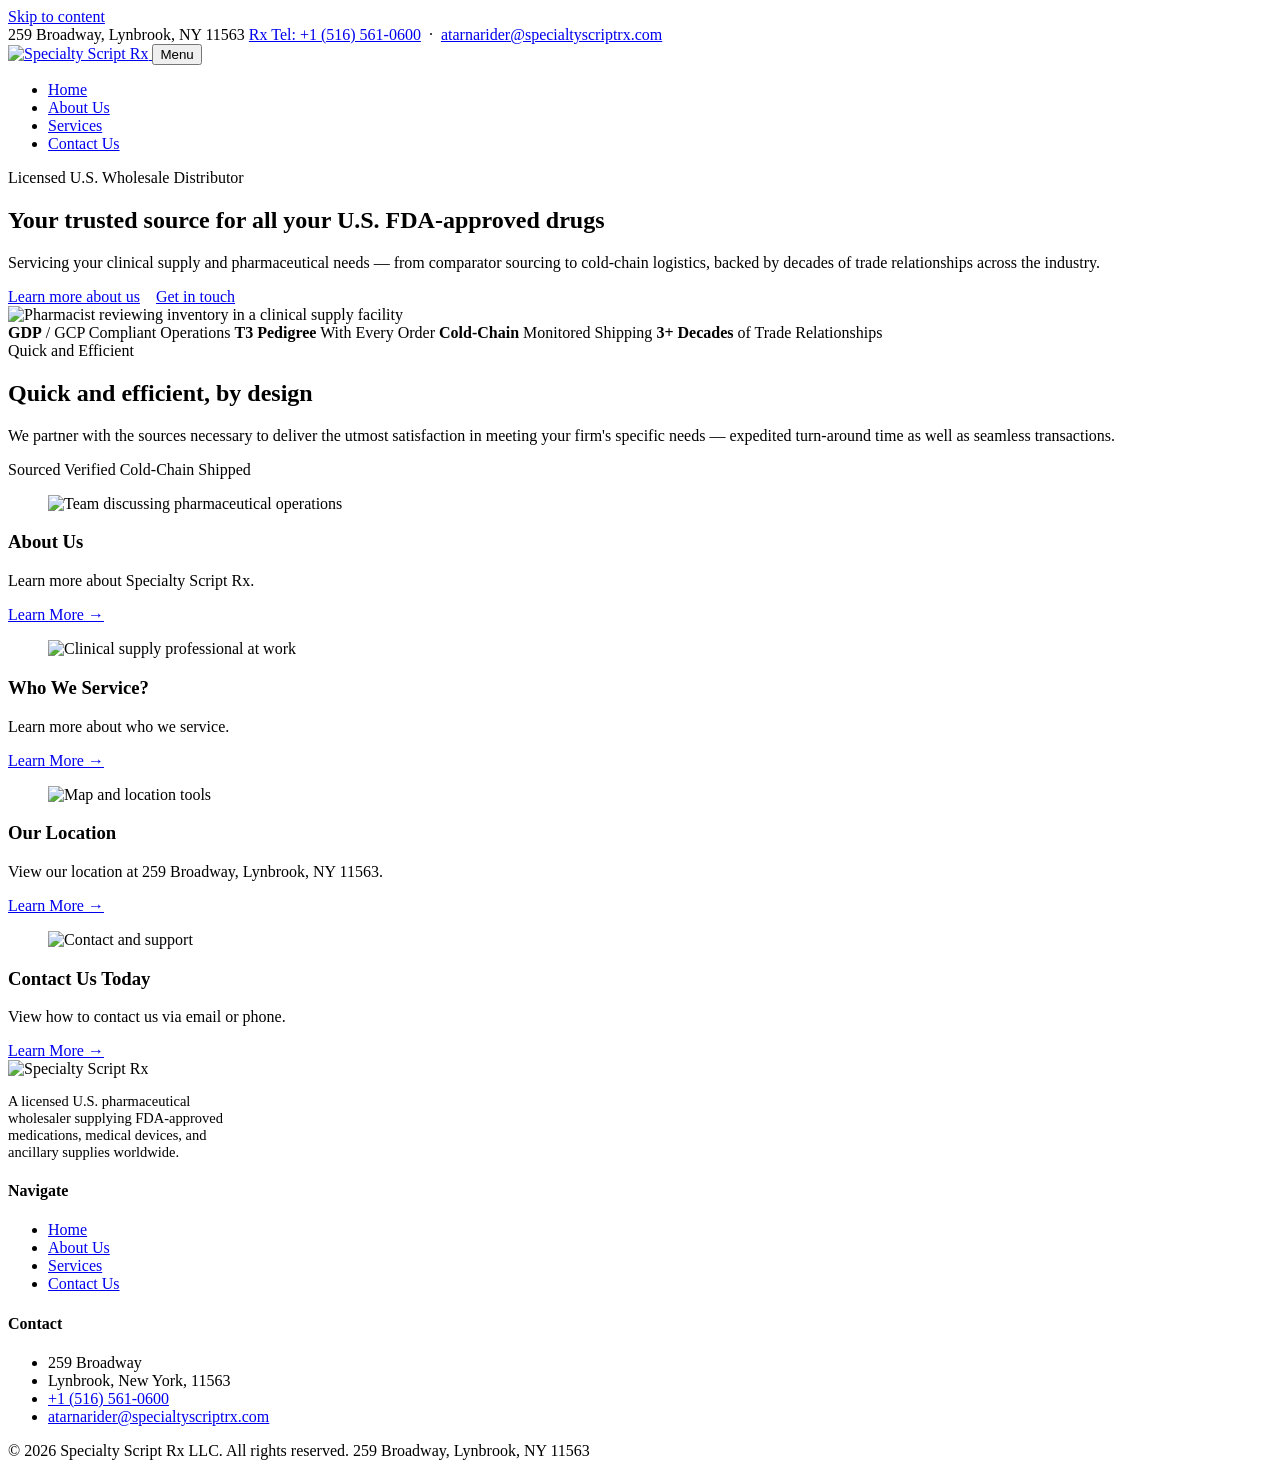
==== index.html @ 1c7adf7c "Add files via upload" ====
<!DOCTYPE html>
<html lang="en-US">
<head>
<meta charset="UTF-8">
<meta name="viewport" content="width=device-width, initial-scale=1.0">
<title>Specialty Script Rx — U.S. FDA-Approved Pharmaceutical Wholesale</title>
<meta name="description" content="Specialty Script Rx is a licensed U.S. pharmaceutical wholesaler supplying FDA-approved brand, generic, specialty, and orphan drugs with cold-chain logistics and clinical trial support.">
<link rel="icon" href="assets/images/favicon.png">
<link rel="stylesheet" href="assets/css/style.css">
</head>
<body>
<a class="skip-link" href="#main">Skip to content</a>

<div class="top-bar">
  <div class="wrap">
    <span>259 Broadway, Lynbrook, NY 11563</span>
    <span><a href="tel:+15165610600">Rx Tel: +1 (516) 561-0600</a> &nbsp;·&nbsp; <a href="mailto:atarnarider@specialtyscriptrx.com">atarnarider@specialtyscriptrx.com</a></span>
  </div>
</div>

<header class="site-header">
  <div class="wrap">
    <a class="brand" href="index.html" aria-label="Specialty Script Rx home">
      <img src="assets/images/logo.png" alt="Specialty Script Rx">
    </a>
    <button class="nav-toggle" aria-expanded="false" aria-controls="main-nav">Menu</button>
    <nav class="main-nav" id="main-nav">
      <ul>
        <li><a href="index.html" aria-current="page">Home</a></li>
        <li><a href="about-us.html">About Us</a></li>
        <li><a href="services.html">Services</a></li>
        <li><a href="contact-us.html">Contact Us</a></li>
      </ul>
    </nav>
  </div>
</header>

<main id="main">

  <section class="hero">
    <div class="wrap hero-grid">
      <div>
        <span class="eyebrow">Licensed U.S. Wholesale Distributor</span>
        <h1>Your trusted source for all your U.S. FDA-approved drugs</h1>
        <p class="lede">Servicing your clinical supply and pharmaceutical needs — from comparator sourcing to cold-chain logistics, backed by decades of trade relationships across the industry.</p>
        <a class="btn btn-primary" href="about-us.html">Learn more about us</a>
        <a class="btn btn-outline" href="contact-us.html" style="margin-left:12px;">Get in touch</a>
      </div>
      <div class="hero-photo">
        <img src="assets/images/hero-fda-drugs.jpg" alt="Pharmacist reviewing inventory in a clinical supply facility">
      </div>
    </div>
  </section>

  <div class="compliance-strip">
    <div class="wrap">
      <span><strong>GDP</strong> / GCP Compliant Operations</span>
      <span><strong>T3 Pedigree</strong> With Every Order</span>
      <span><strong>Cold-Chain</strong> Monitored Shipping</span>
      <span><strong>3+ Decades</strong> of Trade Relationships</span>
    </div>
  </div>

  <section class="intro-block">
    <div class="wrap">
      <span class="eyebrow">Quick and Efficient</span>
      <h2 class="section-title">Quick and efficient, by design</h2>
      <p class="section-lede">We partner with the sources necessary to deliver the utmost satisfaction in meeting your firm's specific needs — expedited turn-around time as well as seamless transactions.</p>
    </div>
  </section>

  <div class="route-divider" aria-hidden="true">
    <span class="node origin"></span>
    <span class="segment"></span>
    <span class="label">Sourced</span>
    <span class="segment"></span>
    <span class="label">Verified</span>
    <span class="segment"></span>
    <span class="label">Cold-Chain Shipped</span>
    <span class="segment"></span>
    <span class="node"></span>
  </div>

  <section class="tight">
    <div class="wrap">
      <div class="card-grid">

        <div class="card">
          <figure><img src="assets/images/home-about-us.jpeg" alt="Team discussing pharmaceutical operations"></figure>
          <div class="card-body">
            <h3>About Us</h3>
            <p>Learn more about Specialty Script Rx.</p>
            <a class="card-link" href="about-us.html">Learn More →</a>
          </div>
        </div>

        <div class="card">
          <figure><img src="assets/images/home-who-we-service.jpg" alt="Clinical supply professional at work"></figure>
          <div class="card-body">
            <h3>Who We Service?</h3>
            <p>Learn more about who we service.</p>
            <a class="card-link" href="services.html">Learn More →</a>
          </div>
        </div>

        <div class="card">
          <figure><img src="assets/images/home-our-location.jpg" alt="Map and location tools"></figure>
          <div class="card-body">
            <h3>Our Location</h3>
            <p>View our location at 259 Broadway, Lynbrook, NY 11563.</p>
            <a class="card-link" href="contact-us.html">Learn More →</a>
          </div>
        </div>

        <div class="card">
          <figure><img src="assets/images/home-contact-us.jpg" alt="Contact and support"></figure>
          <div class="card-body">
            <h3>Contact Us Today</h3>
            <p>View how to contact us via email or phone.</p>
            <a class="card-link" href="contact-us.html">Learn More →</a>
          </div>
        </div>

      </div>
    </div>
  </section>

</main>

<footer class="site-footer">
  <div class="wrap">
    <div class="footer-grid">
      <div>
        <div class="brand"><img src="assets/images/logo.png" alt="Specialty Script Rx"></div>
        <p style="max-width:34ch; font-size:14.5px;">A licensed U.S. pharmaceutical wholesaler supplying FDA-approved medications, medical devices, and ancillary supplies worldwide.</p>
      </div>
      <div>
        <h4>Navigate</h4>
        <ul>
          <li><a href="index.html">Home</a></li>
          <li><a href="about-us.html">About Us</a></li>
          <li><a href="services.html">Services</a></li>
          <li><a href="contact-us.html">Contact Us</a></li>
        </ul>
      </div>
      <div>
        <h4>Contact</h4>
        <ul>
          <li>259 Broadway</li>
          <li>Lynbrook, New York, 11563</li>
          <li><a href="tel:+15165610600">+1 (516) 561-0600</a></li>
          <li><a href="mailto:atarnarider@specialtyscriptrx.com">atarnarider@specialtyscriptrx.com</a></li>
        </ul>
      </div>
    </div>
    <div class="fine-print">
      <span>© 2026 Specialty Script Rx LLC. All rights reserved.</span>
      <span>259 Broadway, Lynbrook, NY 11563</span>
    </div>
  </div>
</footer>

<script>
  document.querySelector('.nav-toggle').addEventListener('click', function () {
    var nav = document.getElementById('main-nav');
    var open = nav.classList.toggle('open');
    this.setAttribute('aria-expanded', open);
  });
</script>
</body>
</html>
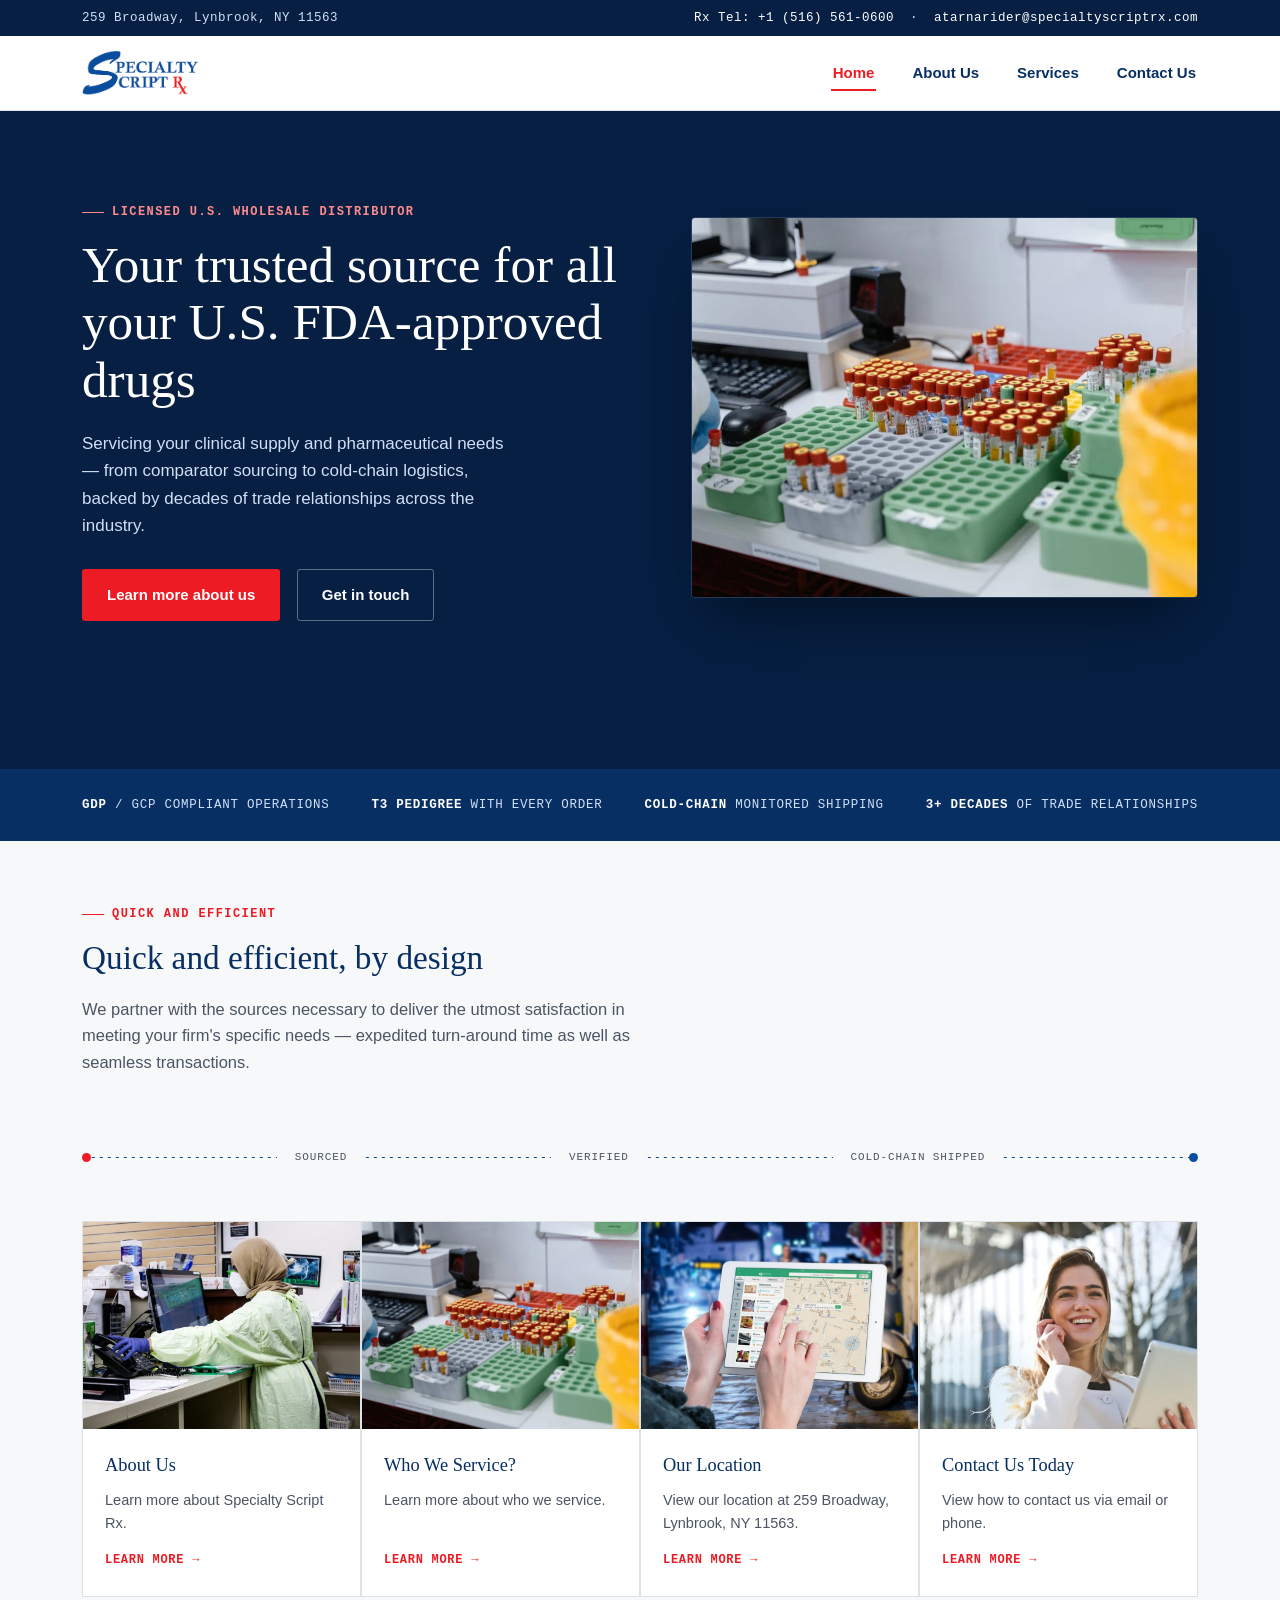
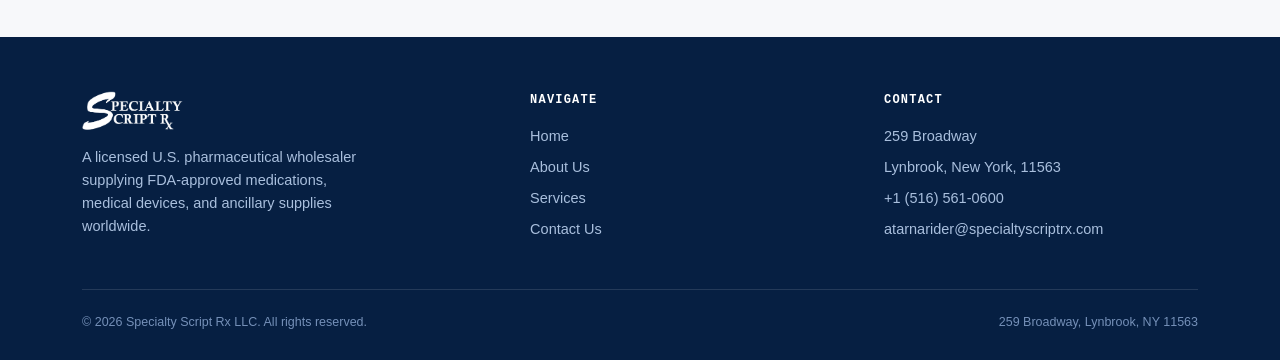
==== commit 731f144c: "Add files via upload" ====
--- a/index.html
+++ b/index.html
@@ -5,8 +5,8 @@
 <meta name="viewport" content="width=device-width, initial-scale=1.0">
 <title>Specialty Script Rx — U.S. FDA-Approved Pharmaceutical Wholesale</title>
 <meta name="description" content="Specialty Script Rx is a licensed U.S. pharmaceutical wholesaler supplying FDA-approved brand, generic, specialty, and orphan drugs with cold-chain logistics and clinical trial support.">
-<link rel="icon" href="assets/images/favicon.png">
-<link rel="stylesheet" href="assets/css/style.css">
+<link rel="icon" href="favicon.png">
+<link rel="stylesheet" href="style.css">
 </head>
 <body>
 <a class="skip-link" href="#main">Skip to content</a>
@@ -21,7 +21,7 @@
 <header class="site-header">
   <div class="wrap">
     <a class="brand" href="index.html" aria-label="Specialty Script Rx home">
-      <img src="assets/images/logo.png" alt="Specialty Script Rx">
+      <img src="logo.png" alt="Specialty Script Rx">
     </a>
     <button class="nav-toggle" aria-expanded="false" aria-controls="main-nav">Menu</button>
     <nav class="main-nav" id="main-nav">
@@ -47,7 +47,7 @@
         <a class="btn btn-outline" href="contact-us.html" style="margin-left:12px;">Get in touch</a>
       </div>
       <div class="hero-photo">
-        <img src="assets/images/hero-fda-drugs.jpg" alt="Pharmacist reviewing inventory in a clinical supply facility">
+        <img src="hero-fda-drugs.jpg" alt="Pharmacist reviewing inventory in a clinical supply facility">
       </div>
     </div>
   </section>
@@ -86,7 +86,7 @@
       <div class="card-grid">
 
         <div class="card">
-          <figure><img src="assets/images/home-about-us.jpeg" alt="Team discussing pharmaceutical operations"></figure>
+          <figure><img src="home-about-us.jpeg" alt="Team discussing pharmaceutical operations"></figure>
           <div class="card-body">
             <h3>About Us</h3>
             <p>Learn more about Specialty Script Rx.</p>
@@ -95,7 +95,7 @@
         </div>
 
         <div class="card">
-          <figure><img src="assets/images/home-who-we-service.jpg" alt="Clinical supply professional at work"></figure>
+          <figure><img src="home-who-we-service.jpg" alt="Clinical supply professional at work"></figure>
           <div class="card-body">
             <h3>Who We Service?</h3>
             <p>Learn more about who we service.</p>
@@ -104,7 +104,7 @@
         </div>
 
         <div class="card">
-          <figure><img src="assets/images/home-our-location.jpg" alt="Map and location tools"></figure>
+          <figure><img src="home-our-location.jpg" alt="Map and location tools"></figure>
           <div class="card-body">
             <h3>Our Location</h3>
             <p>View our location at 259 Broadway, Lynbrook, NY 11563.</p>
@@ -113,7 +113,7 @@
         </div>
 
         <div class="card">
-          <figure><img src="assets/images/home-contact-us.jpg" alt="Contact and support"></figure>
+          <figure><img src="home-contact-us.jpg" alt="Contact and support"></figure>
           <div class="card-body">
             <h3>Contact Us Today</h3>
             <p>View how to contact us via email or phone.</p>
@@ -131,7 +131,7 @@
   <div class="wrap">
     <div class="footer-grid">
       <div>
-        <div class="brand"><img src="assets/images/logo.png" alt="Specialty Script Rx"></div>
+        <div class="brand"><img src="logo.png" alt="Specialty Script Rx"></div>
         <p style="max-width:34ch; font-size:14.5px;">A licensed U.S. pharmaceutical wholesaler supplying FDA-approved medications, medical devices, and ancillary supplies worldwide.</p>
       </div>
       <div>
--- a/style.css
+++ b/style.css
@@ -0,0 +1,609 @@
+/* ============================================================
+   Specialty Script Rx — design tokens
+   Brand blue/red sampled directly from the company's own logo.
+   ============================================================ */
+
+@import url('https://fonts.googleapis.com/css2?family=Newsreader:ital,opsz,wght@0,6..72,400;0,6..72,500;0,6..72,600;1,6..72,400&family=Inter:wght@400;500;600;700&family=IBM+Plex+Mono:wght@500;600&display=swap');
+
+:root {
+  --brand-blue: #0b4d9d;
+  --brand-blue-dark: #082f63;
+  --brand-blue-darker: #061f42;
+  --brand-red: #ed1c24;
+  --ink: #16202b;
+  --ink-soft: #4a5563;
+  --paper: #f7f8fa;
+  --paper-raised: #ffffff;
+  --line: #dde2e8;
+
+  --font-display: 'Newsreader', Georgia, serif;
+  --font-body: 'Inter', -apple-system, BlinkMacSystemFont, sans-serif;
+  --font-mono: 'IBM Plex Mono', ui-monospace, monospace;
+
+  --max-width: 1180px;
+}
+
+* { box-sizing: border-box; }
+
+html { scroll-behavior: smooth; }
+
+body {
+  margin: 0;
+  font-family: var(--font-body);
+  color: var(--ink);
+  background: var(--paper);
+  line-height: 1.6;
+  -webkit-font-smoothing: antialiased;
+}
+
+img { max-width: 100%; display: block; }
+
+a { color: inherit; text-decoration: none; }
+
+.wrap {
+  max-width: var(--max-width);
+  margin: 0 auto;
+  padding: 0 32px;
+}
+
+/* ---------- Skip link / accessibility ---------- */
+.skip-link {
+  position: absolute;
+  left: -9999px;
+  top: 0;
+  background: var(--brand-blue);
+  color: #fff;
+  padding: 12px 20px;
+  z-index: 1000;
+}
+.skip-link:focus {
+  left: 16px;
+  top: 16px;
+}
+
+:focus-visible {
+  outline: 3px solid var(--brand-red);
+  outline-offset: 2px;
+}
+
+@media (prefers-reduced-motion: reduce) {
+  * { animation-duration: 0.001ms !important; animation-iteration-count: 1 !important; transition-duration: 0.001ms !important; scroll-behavior: auto !important; }
+}
+
+/* ============================================================
+   Header
+   ============================================================ */
+
+.top-bar {
+  background: var(--brand-blue-darker);
+  color: #cfe0f7;
+  font-family: var(--font-mono);
+  font-size: 12.5px;
+  letter-spacing: 0.04em;
+}
+.top-bar .wrap {
+  display: flex;
+  justify-content: space-between;
+  align-items: center;
+  padding-top: 8px;
+  padding-bottom: 8px;
+  flex-wrap: wrap;
+  gap: 6px;
+}
+.top-bar a { color: #fff; }
+.top-bar a:hover { color: var(--brand-red); }
+
+header.site-header {
+  background: #fff;
+  border-bottom: 1px solid var(--line);
+  position: sticky;
+  top: 0;
+  z-index: 100;
+}
+header.site-header .wrap {
+  display: flex;
+  align-items: center;
+  justify-content: space-between;
+  padding-top: 14px;
+  padding-bottom: 14px;
+}
+.brand img { height: 46px; width: auto; }
+
+nav.main-nav ul {
+  list-style: none;
+  display: flex;
+  gap: 34px;
+  margin: 0;
+  padding: 0;
+}
+nav.main-nav a {
+  font-size: 15px;
+  font-weight: 600;
+  color: var(--brand-blue-dark);
+  padding: 8px 2px;
+  border-bottom: 2px solid transparent;
+  transition: border-color 0.15s ease, color 0.15s ease;
+}
+nav.main-nav a:hover,
+nav.main-nav a[aria-current="page"] {
+  border-bottom-color: var(--brand-red);
+  color: var(--brand-red);
+}
+
+.nav-toggle {
+  display: none;
+  background: none;
+  border: 1px solid var(--line);
+  border-radius: 6px;
+  padding: 8px 10px;
+  font-family: var(--font-body);
+  font-weight: 600;
+  color: var(--brand-blue-dark);
+}
+
+@media (max-width: 760px) {
+  nav.main-nav { display: none; width: 100%; }
+  nav.main-nav.open { display: block; }
+  nav.main-nav ul { flex-direction: column; gap: 4px; padding: 16px 0; }
+  header.site-header .wrap { flex-wrap: wrap; }
+  .nav-toggle { display: inline-block; }
+}
+
+/* ============================================================
+   Eyebrow / mono labels — the "shipment manifest" motif
+   ============================================================ */
+
+.eyebrow {
+  font-family: var(--font-mono);
+  font-size: 12px;
+  font-weight: 600;
+  letter-spacing: 0.12em;
+  text-transform: uppercase;
+  color: var(--brand-red);
+  display: inline-flex;
+  align-items: center;
+  gap: 8px;
+  margin-bottom: 14px;
+}
+.eyebrow::before {
+  content: "";
+  width: 22px;
+  height: 1px;
+  background: var(--brand-red);
+  display: inline-block;
+}
+
+/* ---------- Chain-of-custody divider ---------- */
+/* A signature element: a dotted shipment route with checkpoint
+   nodes, echoing the cold-chain / pedigree tracking language
+   used throughout the company's own service copy. */
+
+.route-divider {
+  display: flex;
+  align-items: center;
+  gap: 0;
+  margin: 0 auto;
+  max-width: var(--max-width);
+  padding: 46px 32px;
+}
+.route-divider .node {
+  flex: none;
+  width: 9px;
+  height: 9px;
+  border-radius: 50%;
+  background: var(--brand-blue);
+  position: relative;
+}
+.route-divider .node.origin { background: var(--brand-red); }
+.route-divider .segment {
+  flex: 1;
+  height: 1px;
+  background-image: linear-gradient(to right, var(--brand-blue) 40%, rgba(0,0,0,0) 0%);
+  background-position: bottom;
+  background-size: 8px 1px;
+  background-repeat: repeat-x;
+  position: relative;
+}
+.route-divider .label {
+  flex: none;
+  font-family: var(--font-mono);
+  font-size: 11px;
+  letter-spacing: 0.08em;
+  text-transform: uppercase;
+  color: var(--ink-soft);
+  padding: 0 18px;
+  white-space: nowrap;
+}
+
+/* ============================================================
+   Hero
+   ============================================================ */
+
+.hero {
+  position: relative;
+  background: var(--brand-blue-darker);
+  color: #fff;
+  overflow: hidden;
+}
+.hero-grid {
+  display: grid;
+  grid-template-columns: 1.05fr 0.95fr;
+  align-items: center;
+  gap: 48px;
+  padding: 76px 32px 64px;
+}
+.hero h1 {
+  font-family: var(--font-display);
+  font-weight: 500;
+  font-size: clamp(2.1rem, 4vw, 3.2rem);
+  line-height: 1.12;
+  margin: 0 0 22px;
+  color: #fff;
+}
+.hero p.lede {
+  font-size: 17px;
+  color: #cfe0f7;
+  max-width: 46ch;
+  margin: 0 0 30px;
+}
+.hero .eyebrow { color: #ff8b8f; }
+.hero .eyebrow::before { background: #ff8b8f; }
+
+.hero-photo {
+  border-radius: 4px;
+  overflow: hidden;
+  box-shadow: 0 30px 60px -20px rgba(0,0,0,0.55);
+  border: 1px solid rgba(255,255,255,0.12);
+}
+.hero-photo img { width: 100%; height: 100%; object-fit: cover; aspect-ratio: 4/3; }
+
+@media (max-width: 860px) {
+  .hero-grid { grid-template-columns: 1fr; padding-top: 48px; }
+}
+
+/* ============================================================
+   Buttons
+   ============================================================ */
+
+.btn {
+  display: inline-flex;
+  align-items: center;
+  gap: 10px;
+  font-weight: 600;
+  font-size: 15px;
+  padding: 13px 24px;
+  border-radius: 3px;
+  border: 1px solid transparent;
+  transition: all 0.15s ease;
+}
+.btn-primary {
+  background: var(--brand-red);
+  color: #fff;
+}
+.btn-primary:hover { background: #c81119; }
+.btn-outline {
+  background: transparent;
+  border-color: rgba(255,255,255,0.35);
+  color: #fff;
+}
+.btn-outline:hover { border-color: #fff; }
+.btn-ghost {
+  color: var(--brand-blue-dark);
+  border: 1px solid var(--line);
+  background: #fff;
+}
+.btn-ghost:hover { border-color: var(--brand-blue); color: var(--brand-blue); }
+
+/* ============================================================
+   Sections / typography
+   ============================================================ */
+
+section { padding: 8px 0 84px; }
+section.tight { padding-bottom: 40px; }
+
+h2.section-title {
+  font-family: var(--font-display);
+  font-weight: 500;
+  font-size: clamp(1.7rem, 2.6vw, 2.3rem);
+  color: var(--brand-blue-dark);
+  margin: 0 0 18px;
+  line-height: 1.2;
+}
+p.section-lede {
+  font-size: 16.5px;
+  color: var(--ink-soft);
+  max-width: 62ch;
+  margin: 0 0 8px;
+}
+
+.intro-block {
+  padding-top: 56px;
+  padding-bottom: 20px;
+}
+
+/* ---------- Card grid (home + services) ---------- */
+
+.card-grid {
+  display: grid;
+  grid-template-columns: repeat(4, 1fr);
+  gap: 2px;
+  background: var(--line);
+  border: 1px solid var(--line);
+}
+.card {
+  background: #fff;
+  display: flex;
+  flex-direction: column;
+}
+.card figure {
+  margin: 0;
+  aspect-ratio: 4/3;
+  overflow: hidden;
+  background: var(--paper);
+}
+.card figure img {
+  width: 100%;
+  height: 100%;
+  object-fit: cover;
+  transition: transform 0.4s ease;
+}
+.card:hover figure img { transform: scale(1.04); }
+.card .card-body {
+  padding: 22px 22px 26px;
+  flex: 1;
+  display: flex;
+  flex-direction: column;
+}
+.card h3 {
+  font-family: var(--font-display);
+  font-weight: 500;
+  font-size: 1.15rem;
+  color: var(--brand-blue-dark);
+  margin: 0 0 8px;
+}
+.card p {
+  font-size: 14.5px;
+  color: var(--ink-soft);
+  margin: 0 0 16px;
+  flex: 1;
+}
+.card .card-link {
+  font-family: var(--font-mono);
+  font-size: 12px;
+  font-weight: 600;
+  letter-spacing: 0.06em;
+  text-transform: uppercase;
+  color: var(--brand-red);
+}
+.card .card-link:hover { text-decoration: underline; }
+
+@media (max-width: 980px) {
+  .card-grid { grid-template-columns: repeat(2, 1fr); }
+}
+@media (max-width: 560px) {
+  .card-grid { grid-template-columns: 1fr; }
+}
+
+/* ---------- Services grid: 6 cards ---------- */
+
+.service-grid {
+  display: grid;
+  grid-template-columns: repeat(3, 1fr);
+  gap: 28px;
+}
+.service-card {
+  background: #fff;
+  border: 1px solid var(--line);
+  border-radius: 4px;
+  overflow: hidden;
+}
+.service-card figure { margin: 0; aspect-ratio: 3/2; overflow: hidden; }
+.service-card figure img { width: 100%; height: 100%; object-fit: cover; }
+.service-card .body { padding: 20px 22px 24px; }
+.service-card h3 {
+  font-family: var(--font-display);
+  font-size: 1.08rem;
+  font-weight: 500;
+  color: var(--brand-blue-dark);
+  margin: 0 0 8px;
+}
+.service-card p { font-size: 14px; color: var(--ink-soft); margin: 0; }
+
+@media (max-width: 900px) {
+  .service-grid { grid-template-columns: repeat(2, 1fr); }
+}
+@media (max-width: 600px) {
+  .service-grid { grid-template-columns: 1fr; }
+}
+
+/* ---------- Capability / feature blocks ---------- */
+
+.feature-band {
+  background: var(--paper-raised);
+  border-top: 1px solid var(--line);
+  border-bottom: 1px solid var(--line);
+  padding: 60px 0;
+}
+.feature-split {
+  display: grid;
+  grid-template-columns: 1fr 1fr;
+  gap: 56px;
+  align-items: center;
+}
+.feature-split.reverse .feature-media { order: 2; }
+.feature-media {
+  border-radius: 4px;
+  overflow: hidden;
+  aspect-ratio: 16/10;
+}
+.feature-media img { width: 100%; height: 100%; object-fit: cover; }
+.feature-copy h2 { margin-top: 0; }
+
+@media (max-width: 860px) {
+  .feature-split, .feature-split.reverse .feature-media { grid-template-columns: 1fr; order: 0; }
+}
+
+.capability-trio {
+  display: grid;
+  grid-template-columns: repeat(3, 1fr);
+  gap: 40px;
+  margin-top: 12px;
+}
+.capability-trio h3 {
+  font-family: var(--font-display);
+  color: var(--brand-blue-dark);
+  font-size: 1.05rem;
+  font-weight: 600;
+  margin: 0 0 10px;
+  padding-top: 14px;
+  border-top: 2px solid var(--brand-red);
+}
+.capability-trio p { font-size: 14.5px; color: var(--ink-soft); margin: 0; }
+
+@media (max-width: 760px) {
+  .capability-trio { grid-template-columns: 1fr; }
+}
+
+/* ---------- Stat / compliance strip ---------- */
+
+.compliance-strip {
+  background: var(--brand-blue-dark);
+  color: #fff;
+  padding: 26px 0;
+}
+.compliance-strip .wrap {
+  display: flex;
+  flex-wrap: wrap;
+  gap: 28px;
+  justify-content: space-between;
+  align-items: center;
+  font-family: var(--font-mono);
+  font-size: 12.5px;
+  letter-spacing: 0.06em;
+  text-transform: uppercase;
+  color: #cfe0f7;
+}
+.compliance-strip strong { color: #fff; }
+
+/* ============================================================
+   Contact page specifics
+   ============================================================ */
+
+.contact-grid {
+  display: grid;
+  grid-template-columns: 1fr 1fr;
+  gap: 40px;
+}
+.contact-card {
+  background: #fff;
+  border: 1px solid var(--line);
+  border-radius: 4px;
+  padding: 34px;
+}
+.contact-card h3 {
+  font-family: var(--font-mono);
+  font-size: 12px;
+  letter-spacing: 0.1em;
+  text-transform: uppercase;
+  color: var(--brand-red);
+  margin: 0 0 16px;
+}
+.contact-line {
+  display: flex;
+  gap: 14px;
+  padding: 12px 0;
+  border-bottom: 1px solid var(--line);
+  font-size: 15px;
+}
+.contact-line:last-child { border-bottom: none; }
+.contact-line .k {
+  font-family: var(--font-mono);
+  font-size: 11.5px;
+  letter-spacing: 0.06em;
+  text-transform: uppercase;
+  color: var(--ink-soft);
+  width: 90px;
+  flex: none;
+  padding-top: 2px;
+}
+.contact-line a:hover { color: var(--brand-red); }
+
+.location-visual {
+  background: var(--brand-blue-darker);
+  border-radius: 4px;
+  color: #fff;
+  padding: 34px;
+  display: flex;
+  flex-direction: column;
+  justify-content: space-between;
+  min-height: 260px;
+  position: relative;
+  overflow: hidden;
+}
+.location-visual::after {
+  content: "";
+  position: absolute;
+  inset: 0;
+  background-image: radial-gradient(circle at 20% 20%, rgba(237,28,36,0.25), transparent 45%),
+                    radial-gradient(circle at 80% 80%, rgba(255,255,255,0.08), transparent 40%);
+}
+.location-visual .pin {
+  font-family: var(--font-mono);
+  font-size: 12px;
+  letter-spacing: 0.1em;
+  text-transform: uppercase;
+  color: #ff8b8f;
+  position: relative;
+}
+.location-visual .addr {
+  font-family: var(--font-display);
+  font-size: 1.4rem;
+  position: relative;
+  margin-top: 12px;
+}
+
+@media (max-width: 800px) {
+  .contact-grid { grid-template-columns: 1fr; }
+}
+
+/* ============================================================
+   Footer
+   ============================================================ */
+
+footer.site-footer {
+  background: var(--brand-blue-darker);
+  color: #a9bfdd;
+  padding: 54px 0 28px;
+}
+footer .footer-grid {
+  display: grid;
+  grid-template-columns: 1.3fr 1fr 1fr;
+  gap: 40px;
+  padding-bottom: 36px;
+  border-bottom: 1px solid rgba(255,255,255,0.12);
+}
+footer .brand img { height: 40px; filter: brightness(0) invert(1); margin-bottom: 14px; }
+footer h4 {
+  font-family: var(--font-mono);
+  font-size: 12px;
+  letter-spacing: 0.1em;
+  text-transform: uppercase;
+  color: #fff;
+  margin: 0 0 14px;
+}
+footer ul { list-style: none; padding: 0; margin: 0; }
+footer li { margin-bottom: 8px; font-size: 14.5px; }
+footer a:hover { color: #fff; }
+footer .fine-print {
+  padding-top: 22px;
+  font-size: 12.5px;
+  display: flex;
+  justify-content: space-between;
+  flex-wrap: wrap;
+  gap: 10px;
+  color: #7590b8;
+}
+
+@media (max-width: 760px) {
+  footer .footer-grid { grid-template-columns: 1fr; }
+}
